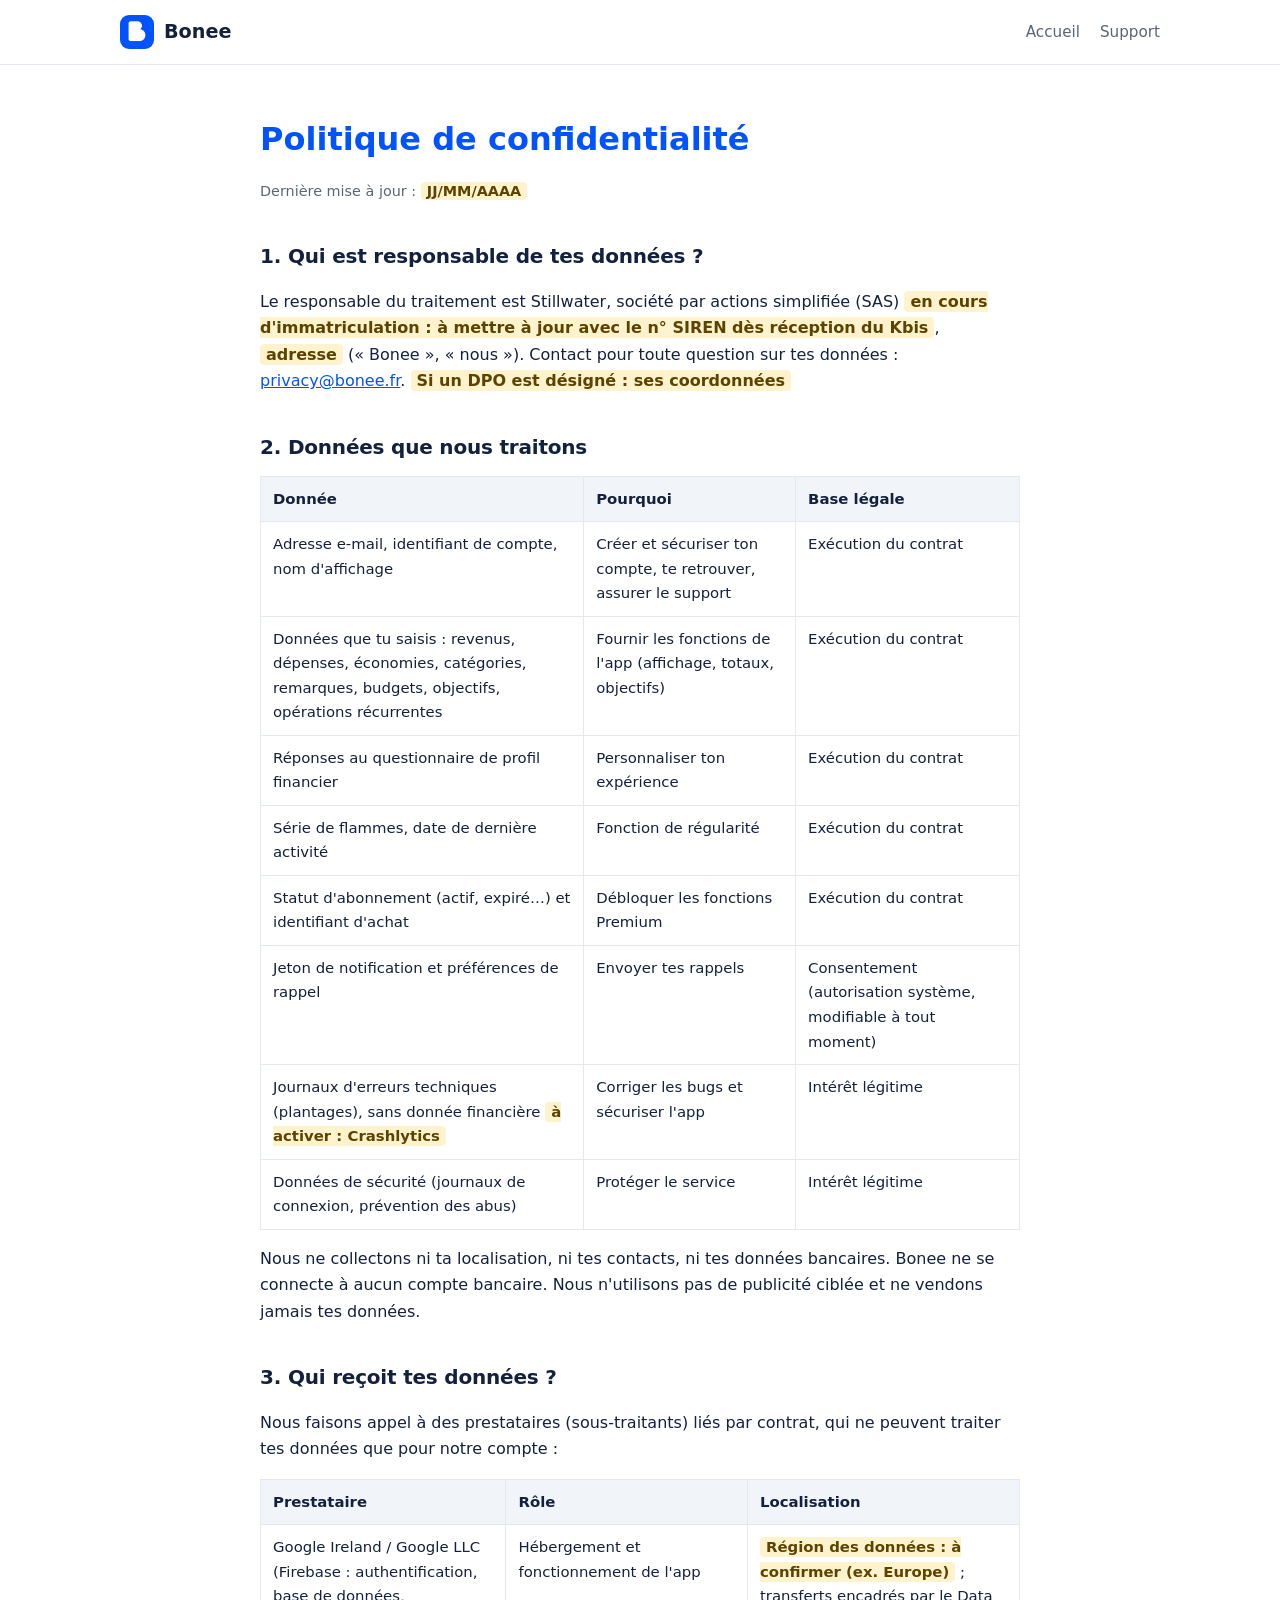
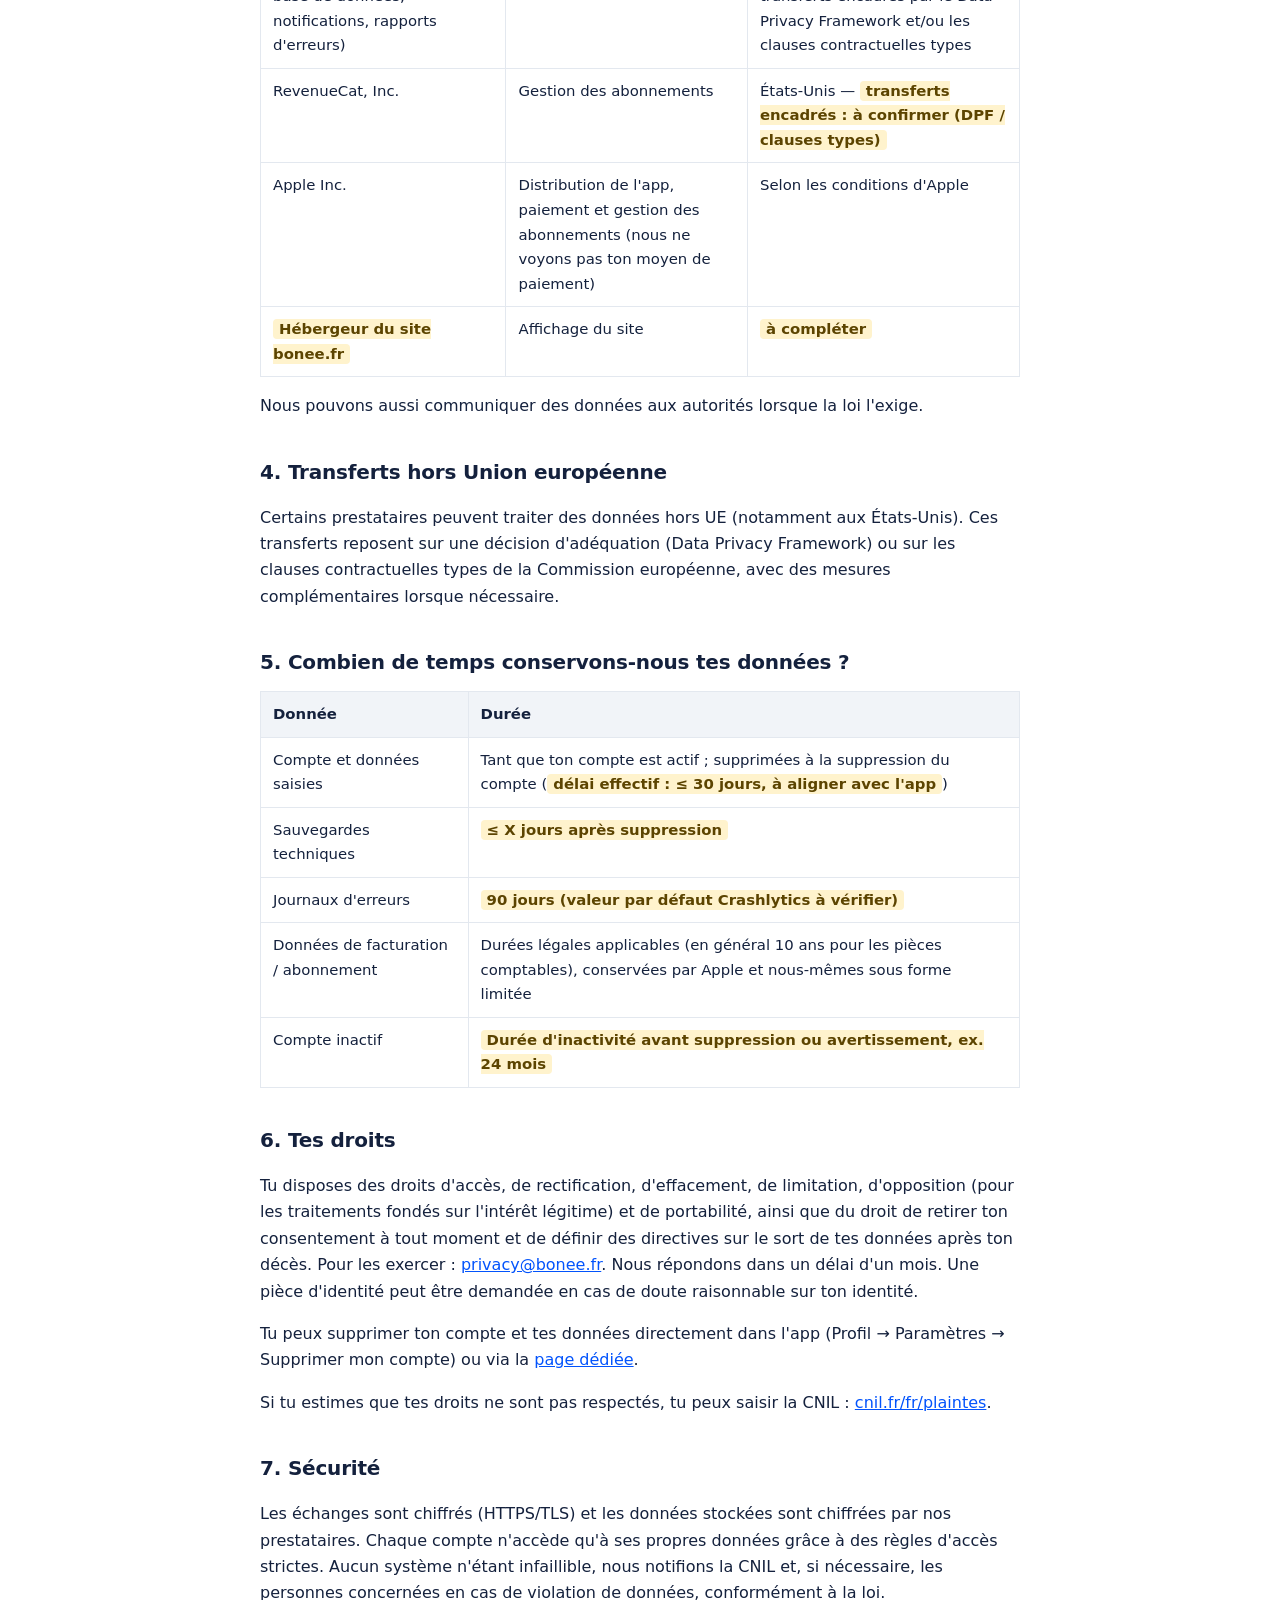
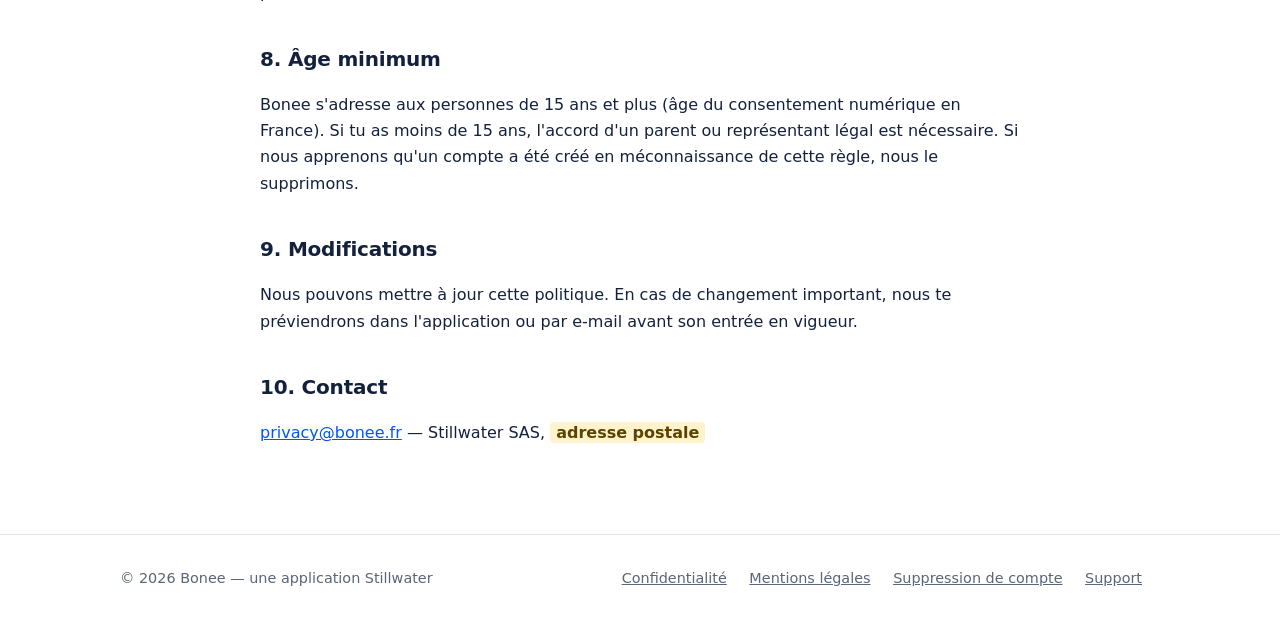
==== confidentialite.html @ 336cf124 "Site vitrine bonee.fr Pages : accueil, support, confidentialité, mentions légales, suppression de co" ====
<!DOCTYPE html>
<html lang="fr">
<head>
  <meta charset="UTF-8">
  <meta name="viewport" content="width=device-width, initial-scale=1">
  <title>Politique de confidentialité — Bonee</title>
  <meta name="description" content="Comment Bonee collecte, utilise et protège tes données personnelles, et comment exercer tes droits RGPD.">
  <link rel="icon" href="img/favicon.png" type="image/png">
  <link rel="apple-touch-icon" href="img/apple-touch-icon.png">
  <link rel="stylesheet" href="style.css">
</head>
<body>
  <header class="site">
    <div class="wrap">
      <a class="brand" href="./"><img src="img/logo.png" alt="" width="34" height="34">Bonee</a>
      <nav class="main" aria-label="Navigation principale"><a href="./">Accueil</a><a href="support.html">Support</a></nav>
    </div>
  </header>

  <main class="legal">
    <h1>Politique de confidentialité</h1>
    <p class="meta">Dernière mise à jour : <span class="todo">JJ/MM/AAAA</span></p>

    <h2>1. Qui est responsable de tes données ?</h2>
    <p>Le responsable du traitement est Stillwater, société par actions simplifiée (SAS) <span class="todo">en cours d'immatriculation : à mettre à jour avec le n° SIREN dès réception du Kbis</span>, <span class="todo">adresse</span> (« Bonee », « nous »). Contact pour toute question sur tes données : <a href="mailto:privacy@bonee.fr">privacy@bonee.fr</a>. <span class="todo">Si un DPO est désigné : ses coordonnées</span></p>

    <h2>2. Données que nous traitons</h2>
    <table>
      <tr><th>Donnée</th><th>Pourquoi</th><th>Base légale</th></tr>
      <tr><td>Adresse e-mail, identifiant de compte, nom d'affichage</td><td>Créer et sécuriser ton compte, te retrouver, assurer le support</td><td>Exécution du contrat</td></tr>
      <tr><td>Données que tu saisis : revenus, dépenses, économies, catégories, remarques, budgets, objectifs, opérations récurrentes</td><td>Fournir les fonctions de l'app (affichage, totaux, objectifs)</td><td>Exécution du contrat</td></tr>
      <tr><td>Réponses au questionnaire de profil financier</td><td>Personnaliser ton expérience</td><td>Exécution du contrat</td></tr>
      <tr><td>Série de flammes, date de dernière activité</td><td>Fonction de régularité</td><td>Exécution du contrat</td></tr>
      <tr><td>Statut d'abonnement (actif, expiré…) et identifiant d'achat</td><td>Débloquer les fonctions Premium</td><td>Exécution du contrat</td></tr>
      <tr><td>Jeton de notification et préférences de rappel</td><td>Envoyer tes rappels</td><td>Consentement (autorisation système, modifiable à tout moment)</td></tr>
      <tr><td>Journaux d'erreurs techniques (plantages), sans donnée financière <span class="todo">à activer : Crashlytics</span></td><td>Corriger les bugs et sécuriser l'app</td><td>Intérêt légitime</td></tr>
      <tr><td>Données de sécurité (journaux de connexion, prévention des abus)</td><td>Protéger le service</td><td>Intérêt légitime</td></tr>
    </table>
    <p>Nous ne collectons ni ta localisation, ni tes contacts, ni tes données bancaires. Bonee ne se connecte à aucun compte bancaire. Nous n'utilisons pas de publicité ciblée et ne vendons jamais tes données.</p>

    <h2>3. Qui reçoit tes données ?</h2>
    <p>Nous faisons appel à des prestataires (sous-traitants) liés par contrat, qui ne peuvent traiter tes données que pour notre compte :</p>
    <table>
      <tr><th>Prestataire</th><th>Rôle</th><th>Localisation</th></tr>
      <tr><td>Google Ireland / Google LLC (Firebase : authentification, base de données, notifications, rapports d'erreurs)</td><td>Hébergement et fonctionnement de l'app</td><td><span class="todo">Région des données : à confirmer (ex. Europe)</span> ; transferts encadrés par le Data Privacy Framework et/ou les clauses contractuelles types</td></tr>
      <tr><td>RevenueCat, Inc.</td><td>Gestion des abonnements</td><td>États-Unis — <span class="todo">transferts encadrés : à confirmer (DPF / clauses types)</span></td></tr>
      <tr><td>Apple Inc.</td><td>Distribution de l'app, paiement et gestion des abonnements (nous ne voyons pas ton moyen de paiement)</td><td>Selon les conditions d'Apple</td></tr>
      <tr><td><span class="todo">Hébergeur du site bonee.fr</span></td><td>Affichage du site</td><td><span class="todo">à compléter</span></td></tr>
    </table>
    <p>Nous pouvons aussi communiquer des données aux autorités lorsque la loi l'exige.</p>

    <h2>4. Transferts hors Union européenne</h2>
    <p>Certains prestataires peuvent traiter des données hors UE (notamment aux États-Unis). Ces transferts reposent sur une décision d'adéquation (Data Privacy Framework) ou sur les clauses contractuelles types de la Commission européenne, avec des mesures complémentaires lorsque nécessaire.</p>

    <h2>5. Combien de temps conservons-nous tes données ?</h2>
    <table>
      <tr><th>Donnée</th><th>Durée</th></tr>
      <tr><td>Compte et données saisies</td><td>Tant que ton compte est actif ; supprimées à la suppression du compte (<span class="todo">délai effectif : ≤ 30 jours, à aligner avec l'app</span>)</td></tr>
      <tr><td>Sauvegardes techniques</td><td><span class="todo">≤ X jours après suppression</span></td></tr>
      <tr><td>Journaux d'erreurs</td><td><span class="todo">90 jours (valeur par défaut Crashlytics à vérifier)</span></td></tr>
      <tr><td>Données de facturation / abonnement</td><td>Durées légales applicables (en général 10 ans pour les pièces comptables), conservées par Apple et nous-mêmes sous forme limitée</td></tr>
      <tr><td>Compte inactif</td><td><span class="todo">Durée d'inactivité avant suppression ou avertissement, ex. 24 mois</span></td></tr>
    </table>

    <h2>6. Tes droits</h2>
    <p>Tu disposes des droits d'accès, de rectification, d'effacement, de limitation, d'opposition (pour les traitements fondés sur l'intérêt légitime) et de portabilité, ainsi que du droit de retirer ton consentement à tout moment et de définir des directives sur le sort de tes données après ton décès. Pour les exercer : <a href="mailto:privacy@bonee.fr">privacy@bonee.fr</a>. Nous répondons dans un délai d'un mois. Une pièce d'identité peut être demandée en cas de doute raisonnable sur ton identité.</p>
    <p>Tu peux supprimer ton compte et tes données directement dans l'app (Profil → Paramètres → Supprimer mon compte) ou via la <a href="delete-account.html">page dédiée</a>.</p>
    <p>Si tu estimes que tes droits ne sont pas respectés, tu peux saisir la CNIL : <a href="https://www.cnil.fr/fr/plaintes">cnil.fr/fr/plaintes</a>.</p>

    <h2>7. Sécurité</h2>
    <p>Les échanges sont chiffrés (HTTPS/TLS) et les données stockées sont chiffrées par nos prestataires. Chaque compte n'accède qu'à ses propres données grâce à des règles d'accès strictes. Aucun système n'étant infaillible, nous notifions la CNIL et, si nécessaire, les personnes concernées en cas de violation de données, conformément à la loi.</p>

    <h2>8. Âge minimum</h2>
    <p>Bonee s'adresse aux personnes de 15 ans et plus (âge du consentement numérique en France). Si tu as moins de 15 ans, l'accord d'un parent ou représentant légal est nécessaire. Si nous apprenons qu'un compte a été créé en méconnaissance de cette règle, nous le supprimons.</p>

    <h2>9. Modifications</h2>
    <p>Nous pouvons mettre à jour cette politique. En cas de changement important, nous te préviendrons dans l'application ou par e-mail avant son entrée en vigueur.</p>

    <h2>10. Contact</h2>
    <p><a href="mailto:privacy@bonee.fr">privacy@bonee.fr</a> — Stillwater SAS, <span class="todo">adresse postale</span></p>
  </main>

  <footer class="site">
    <div class="wrap">
      <div>© <span id="y">2026</span> Bonee — une application Stillwater</div>
      <div>
        <a href="confidentialite.html">Confidentialité</a>
        <a href="mentions-legales.html">Mentions légales</a>
        <a href="delete-account.html">Suppression de compte</a>
        <a href="support.html">Support</a>
      </div>
    </div>
  </footer>
  <script>document.getElementById('y').textContent = new Date().getFullYear();</script>
</body>
</html>
---- style.css ----
:root {
  --blue: #0253fc;
  --blue-dark: #013bb5;
  --cyan: #00c6ff;
  --violet: #8c52ff;
  --yellow: #ffbc59;
  --bg: #ffffff;
  --bg-soft: #f1f4f8;
  --text: #14213d;
  --muted: #5a6577;
  --border: #e3e8ef;
  --radius: 20px;
}
@media (prefers-color-scheme: dark) {
  :root {
    --bg: #0c1220;
    --bg-soft: #131b2e;
    --text: #eef2fa;
    --muted: #9aa7bd;
    --border: #243049;
  }
}
* { box-sizing: border-box; }
html { scroll-behavior: smooth; }
body {
  margin: 0;
  font-family: ui-rounded, "SF Pro Rounded", system-ui, -apple-system, "Segoe UI", Roboto, sans-serif;
  background: var(--bg);
  color: var(--text);
  line-height: 1.65;
  -webkit-font-smoothing: antialiased;
}
a { color: var(--blue); }
@media (prefers-color-scheme: dark) { a { color: #6f9bff; } }
img { max-width: 100%; height: auto; }
.wrap { max-width: 1080px; margin: 0 auto; padding: 0 20px; }
.skip { position: absolute; left: -999px; }
.skip:focus { left: 12px; top: 12px; background: var(--bg); padding: 8px 12px; z-index: 10; }

/* Header */
header.site {
  position: sticky; top: 0; z-index: 5;
  background: color-mix(in srgb, var(--bg) 88%, transparent);
  backdrop-filter: blur(10px);
  border-bottom: 1px solid var(--border);
}
header.site .wrap { display: flex; align-items: center; justify-content: space-between; height: 64px; }
.brand { display: flex; align-items: center; gap: 10px; font-weight: 700; font-size: 1.2rem; color: var(--text); text-decoration: none; }
.brand img { width: 34px; height: 34px; border-radius: 9px; }
nav.main a { color: var(--muted); text-decoration: none; margin-left: 20px; font-size: .95rem; }
nav.main a:hover { color: var(--blue); }
@media (max-width: 640px) { nav.main a.hide-sm { display: none; } }

/* Hero */
.hero { padding: 64px 0 40px; background: linear-gradient(180deg, color-mix(in srgb, var(--blue) 9%, var(--bg)), var(--bg)); }
.hero .wrap { display: grid; grid-template-columns: 1.1fr .9fr; gap: 40px; align-items: center; }
.hero h1 { font-size: clamp(2rem, 5vw, 3.2rem); line-height: 1.1; margin: 0 0 16px; letter-spacing: -.02em; }
.hero h1 span { color: var(--blue); }
@media (prefers-color-scheme: dark) { .hero h1 span { color: #6f9bff; } }
.hero p.lead { font-size: 1.15rem; color: var(--muted); margin: 0 0 28px; max-width: 34em; }
.hero .shot { border-radius: 28px; box-shadow: 0 24px 60px rgba(2, 83, 252, .28); width: 100%; max-width: 440px; justify-self: center; }
@media (max-width: 820px) { .hero .wrap { grid-template-columns: 1fr; } .hero { padding-top: 40px; } }

.btn {
  display: inline-flex; align-items: center; gap: 8px;
  background: var(--blue); color: #fff; text-decoration: none;
  padding: 14px 26px; border-radius: 999px; font-weight: 600;
  box-shadow: 0 8px 20px rgba(2, 83, 252, .3);
  transition: transform .15s ease, background .15s ease;
}
.btn:hover { background: var(--blue-dark); transform: translateY(-1px); }
.btn.ghost { background: transparent; color: var(--blue); box-shadow: inset 0 0 0 2px var(--blue); }
.note { font-size: .85rem; color: var(--muted); margin-top: 14px; }

/* Sections */
section { padding: 56px 0; }
section.soft { background: var(--bg-soft); }
h2 { font-size: clamp(1.5rem, 3.5vw, 2.1rem); margin: 0 0 10px; letter-spacing: -.01em; }
.sub { color: var(--muted); margin: 0 0 32px; max-width: 40em; }
.grid { display: grid; grid-template-columns: repeat(auto-fit, minmax(240px, 1fr)); gap: 18px; }
.card { background: var(--bg); border: 1px solid var(--border); border-radius: var(--radius); padding: 24px; }
section.soft .card { background: var(--bg); }
.card .ico { width: 44px; height: 44px; border-radius: 50%; display: grid; place-items: center; font-size: 1.3rem; margin-bottom: 14px; }
.ico.y { background: color-mix(in srgb, var(--yellow) 30%, transparent); }
.ico.v { background: color-mix(in srgb, var(--violet) 22%, transparent); }
.ico.c { background: color-mix(in srgb, var(--cyan) 25%, transparent); }
.card h3 { margin: 0 0 6px; font-size: 1.1rem; }
.card p { margin: 0; color: var(--muted); font-size: .97rem; }

.trust { display: grid; grid-template-columns: repeat(auto-fit, minmax(220px, 1fr)); gap: 18px; }
.trust div { padding: 4px 0 4px 16px; border-left: 4px solid var(--blue); }
.trust strong { display: block; }
.trust span { color: var(--muted); font-size: .95rem; }

/* FAQ */
details { border-bottom: 1px solid var(--border); padding: 14px 0; }
summary { cursor: pointer; font-weight: 600; }
details p { color: var(--muted); margin: 10px 0 0; }

/* Legal pages */
main.legal { max-width: 800px; margin: 0 auto; padding: 48px 20px 72px; }
main.legal h1 { font-size: 2rem; margin: 0 0 6px; color: var(--blue); }
@media (prefers-color-scheme: dark) { main.legal h1 { color: #6f9bff; } }
main.legal h2 { font-size: 1.25rem; margin: 36px 0 8px; }
main.legal .meta { color: var(--muted); font-size: .9rem; margin-bottom: 28px; }
main.legal table { width: 100%; border-collapse: collapse; font-size: .93rem; margin: 12px 0; }
main.legal th, main.legal td { text-align: left; padding: 10px 12px; border: 1px solid var(--border); vertical-align: top; }
main.legal th { background: var(--bg-soft); }
.todo { background: #fff3cd; color: #5c4400; padding: 1px 6px; border-radius: 4px; font-weight: 600; }

footer.site { border-top: 1px solid var(--border); padding: 32px 0; color: var(--muted); font-size: .9rem; }
footer.site .wrap { display: flex; flex-wrap: wrap; gap: 12px 28px; justify-content: space-between; }
footer.site a { color: var(--muted); margin-right: 18px; }
footer.site a:hover { color: var(--blue); }
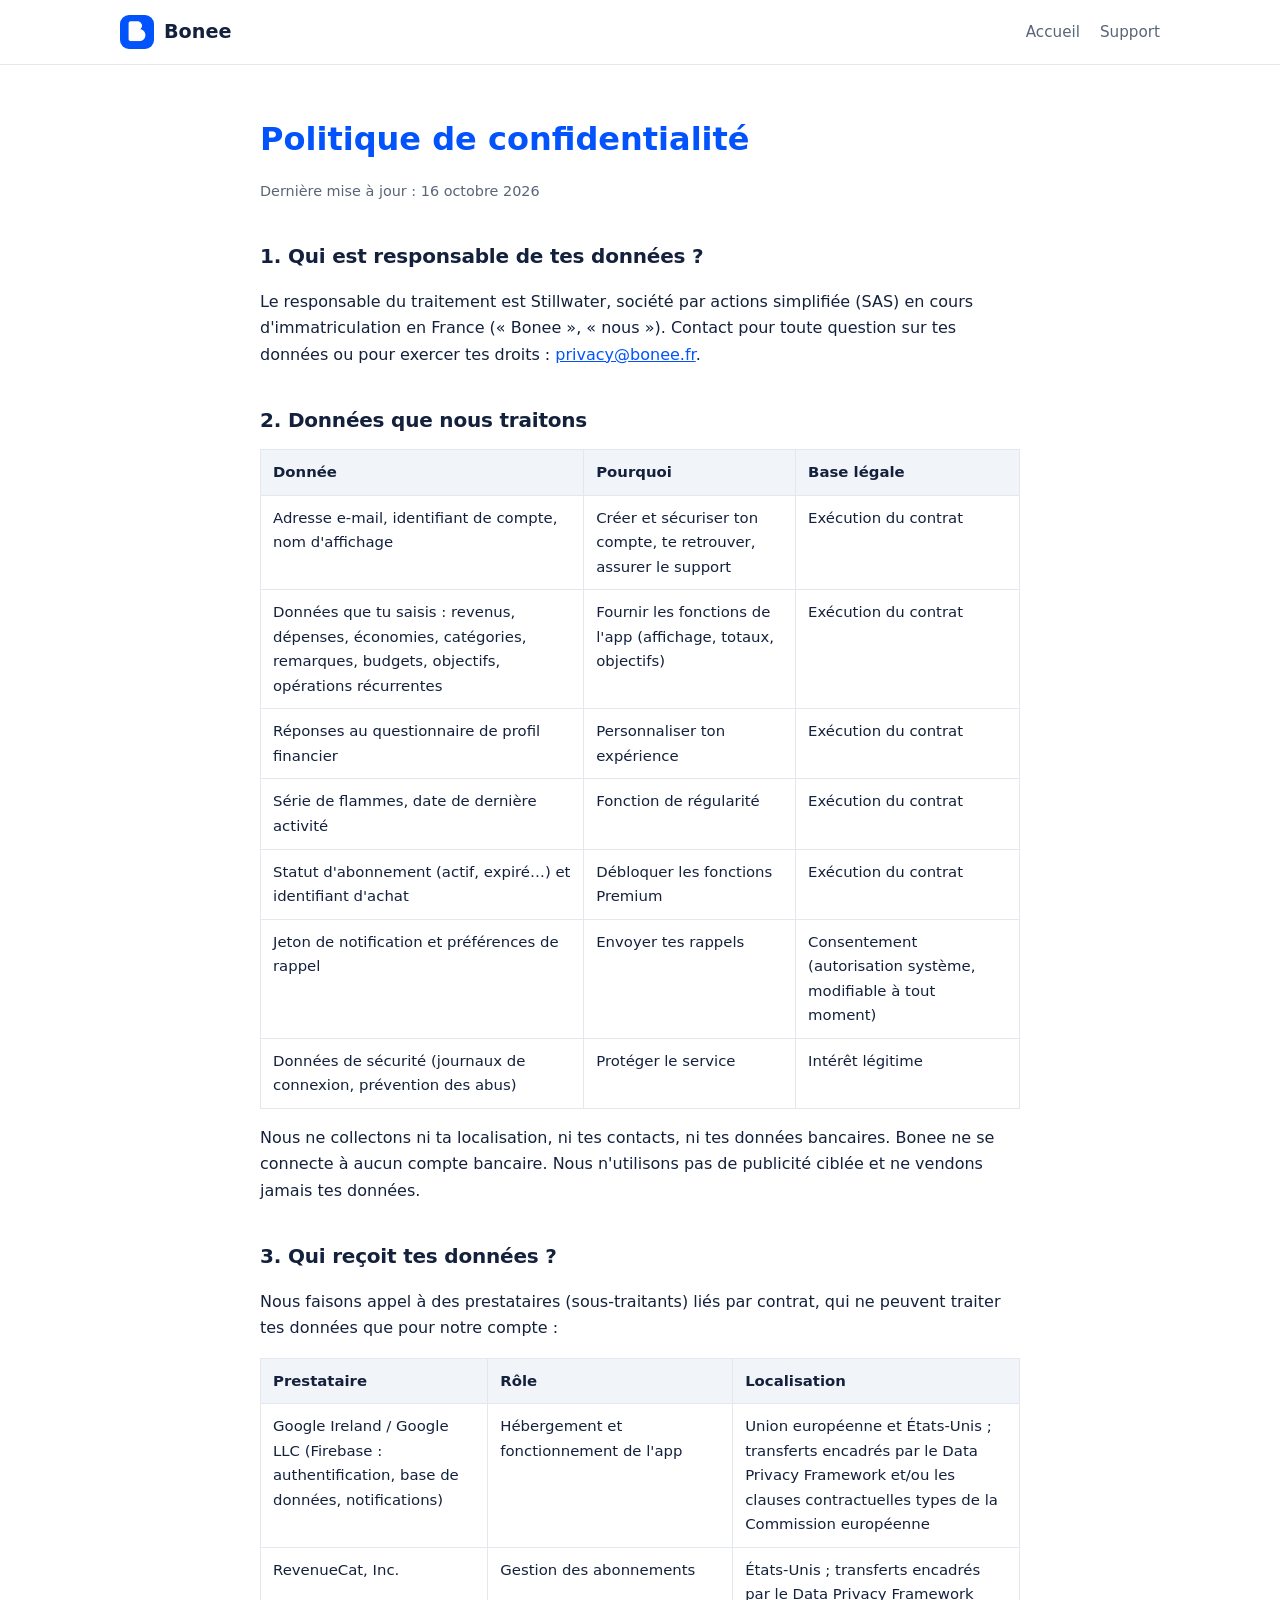
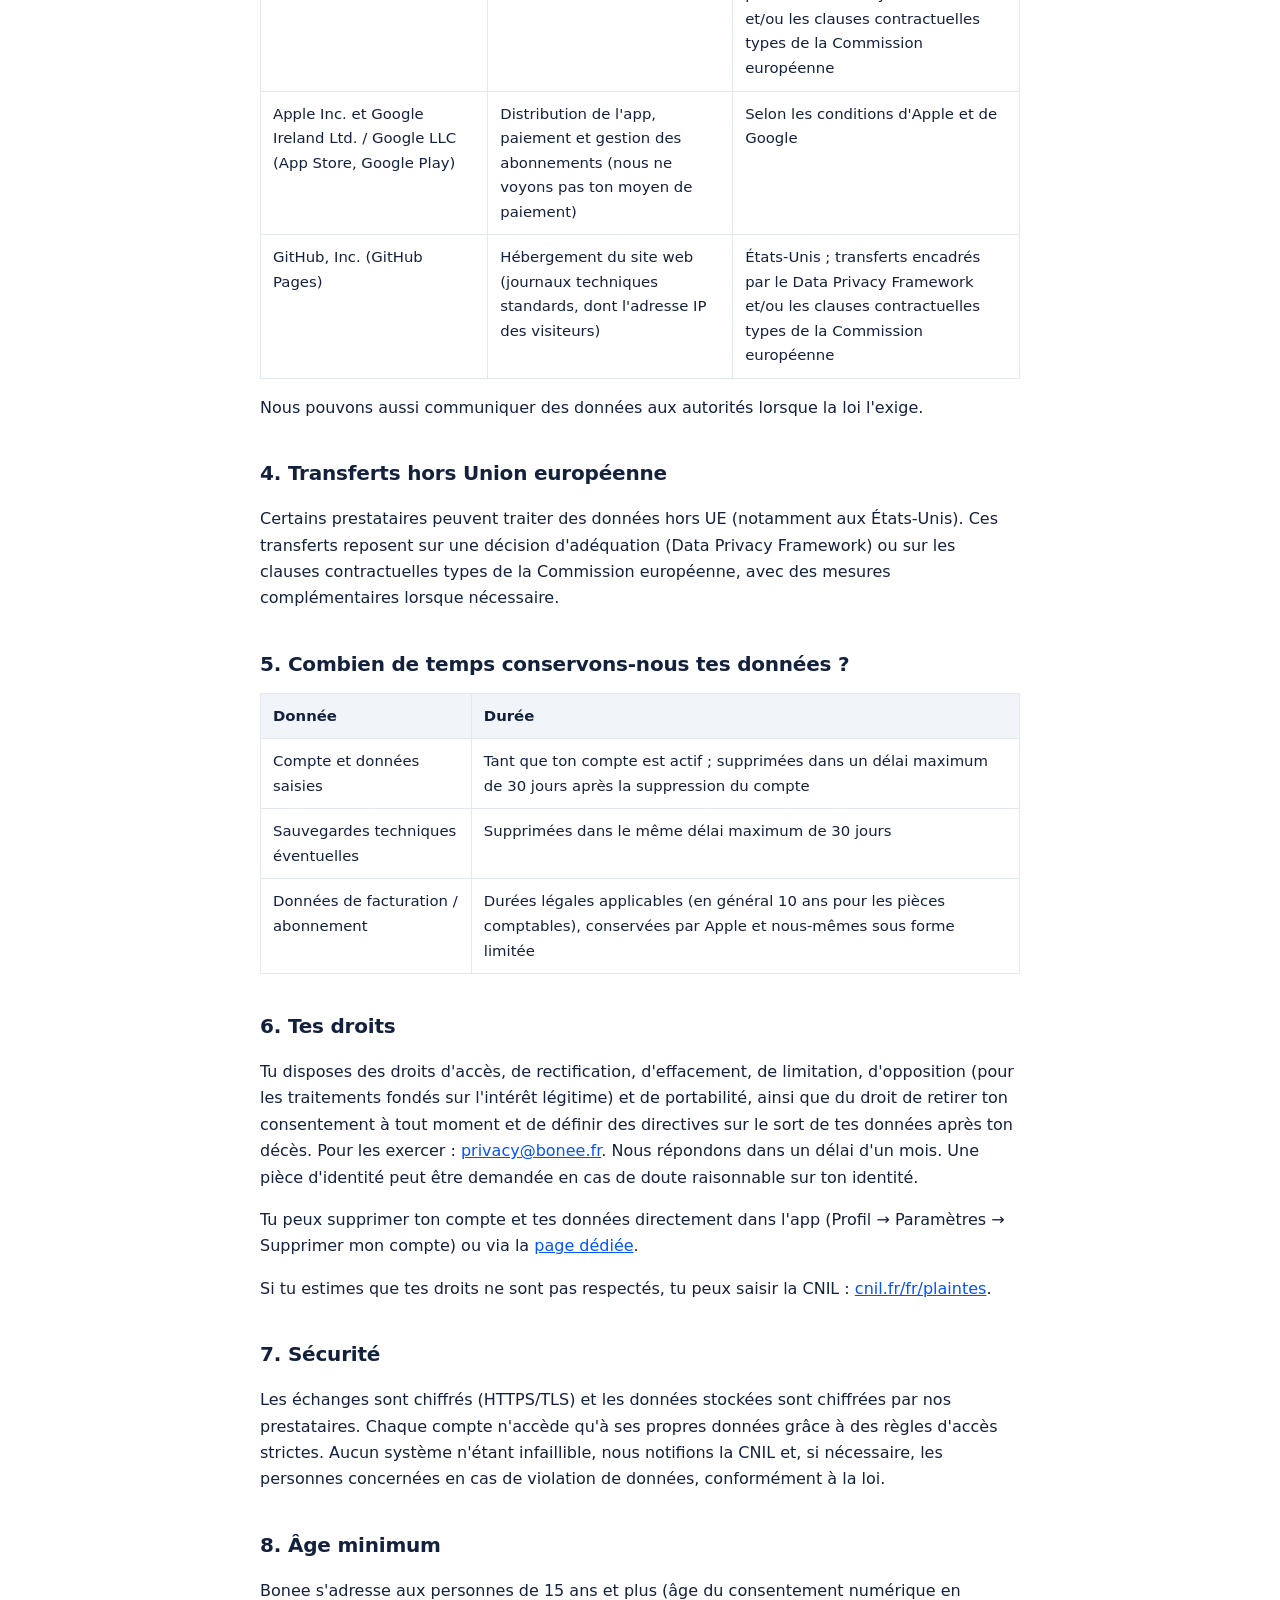
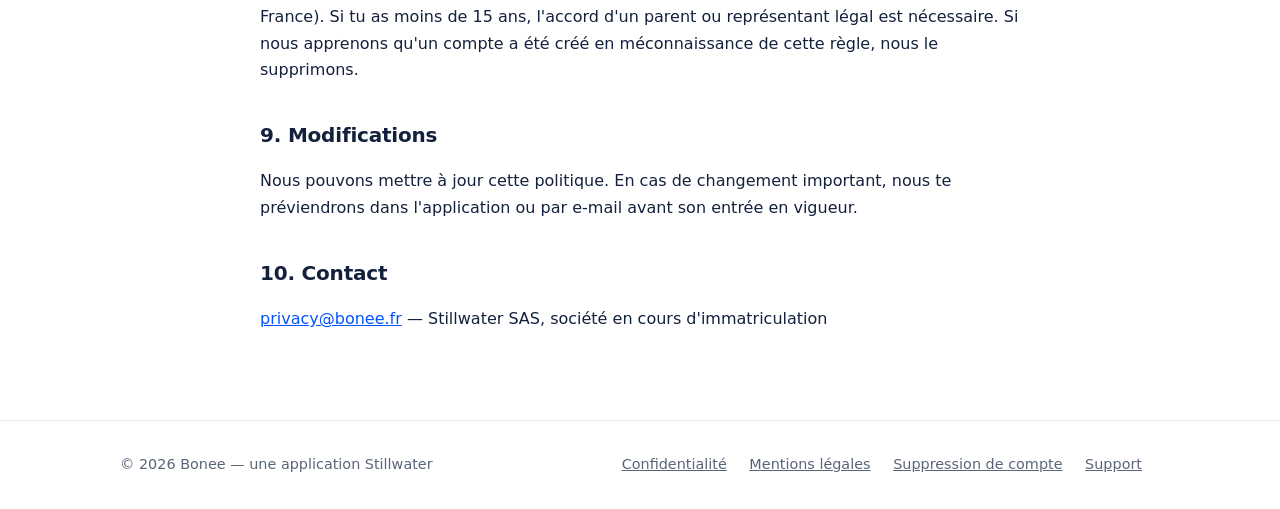
==== commit ac767693: "Politique de confidentialité et mentions légales publiables Suppression des champs à compléter : dat" ====
--- a/confidentialite.html
+++ b/confidentialite.html
@@ -19,10 +19,10 @@
 
   <main class="legal">
     <h1>Politique de confidentialité</h1>
-    <p class="meta">Dernière mise à jour : <span class="todo">JJ/MM/AAAA</span></p>
+    <p class="meta">Dernière mise à jour : 16 octobre 2026</p>
 
     <h2>1. Qui est responsable de tes données ?</h2>
-    <p>Le responsable du traitement est Stillwater, société par actions simplifiée (SAS) <span class="todo">en cours d'immatriculation : à mettre à jour avec le n° SIREN dès réception du Kbis</span>, <span class="todo">adresse</span> (« Bonee », « nous »). Contact pour toute question sur tes données : <a href="mailto:privacy@bonee.fr">privacy@bonee.fr</a>. <span class="todo">Si un DPO est désigné : ses coordonnées</span></p>
+    <p>Le responsable du traitement est Stillwater, société par actions simplifiée (SAS) en cours d'immatriculation en France (« Bonee », « nous »). Contact pour toute question sur tes données ou pour exercer tes droits : <a href="mailto:privacy@bonee.fr">privacy@bonee.fr</a>.</p>
 
     <h2>2. Données que nous traitons</h2>
     <table>
@@ -33,7 +33,6 @@
       <tr><td>Série de flammes, date de dernière activité</td><td>Fonction de régularité</td><td>Exécution du contrat</td></tr>
       <tr><td>Statut d'abonnement (actif, expiré…) et identifiant d'achat</td><td>Débloquer les fonctions Premium</td><td>Exécution du contrat</td></tr>
       <tr><td>Jeton de notification et préférences de rappel</td><td>Envoyer tes rappels</td><td>Consentement (autorisation système, modifiable à tout moment)</td></tr>
-      <tr><td>Journaux d'erreurs techniques (plantages), sans donnée financière <span class="todo">à activer : Crashlytics</span></td><td>Corriger les bugs et sécuriser l'app</td><td>Intérêt légitime</td></tr>
       <tr><td>Données de sécurité (journaux de connexion, prévention des abus)</td><td>Protéger le service</td><td>Intérêt légitime</td></tr>
     </table>
     <p>Nous ne collectons ni ta localisation, ni tes contacts, ni tes données bancaires. Bonee ne se connecte à aucun compte bancaire. Nous n'utilisons pas de publicité ciblée et ne vendons jamais tes données.</p>
@@ -42,10 +41,10 @@
     <p>Nous faisons appel à des prestataires (sous-traitants) liés par contrat, qui ne peuvent traiter tes données que pour notre compte :</p>
     <table>
       <tr><th>Prestataire</th><th>Rôle</th><th>Localisation</th></tr>
-      <tr><td>Google Ireland / Google LLC (Firebase : authentification, base de données, notifications, rapports d'erreurs)</td><td>Hébergement et fonctionnement de l'app</td><td><span class="todo">Région des données : à confirmer (ex. Europe)</span> ; transferts encadrés par le Data Privacy Framework et/ou les clauses contractuelles types</td></tr>
-      <tr><td>RevenueCat, Inc.</td><td>Gestion des abonnements</td><td>États-Unis — <span class="todo">transferts encadrés : à confirmer (DPF / clauses types)</span></td></tr>
-      <tr><td>Apple Inc.</td><td>Distribution de l'app, paiement et gestion des abonnements (nous ne voyons pas ton moyen de paiement)</td><td>Selon les conditions d'Apple</td></tr>
-      <tr><td><span class="todo">Hébergeur du site bonee.fr</span></td><td>Affichage du site</td><td><span class="todo">à compléter</span></td></tr>
+      <tr><td>Google Ireland / Google LLC (Firebase : authentification, base de données, notifications)</td><td>Hébergement et fonctionnement de l'app</td><td>Union européenne et États-Unis ; transferts encadrés par le Data Privacy Framework et/ou les clauses contractuelles types de la Commission européenne</td></tr>
+      <tr><td>RevenueCat, Inc.</td><td>Gestion des abonnements</td><td>États-Unis ; transferts encadrés par le Data Privacy Framework et/ou les clauses contractuelles types de la Commission européenne</td></tr>
+      <tr><td>Apple Inc. et Google Ireland Ltd. / Google LLC (App Store, Google Play)</td><td>Distribution de l'app, paiement et gestion des abonnements (nous ne voyons pas ton moyen de paiement)</td><td>Selon les conditions d'Apple et de Google</td></tr>
+      <tr><td>GitHub, Inc. (GitHub Pages)</td><td>Hébergement du site web (journaux techniques standards, dont l'adresse IP des visiteurs)</td><td>États-Unis ; transferts encadrés par le Data Privacy Framework et/ou les clauses contractuelles types de la Commission européenne</td></tr>
     </table>
     <p>Nous pouvons aussi communiquer des données aux autorités lorsque la loi l'exige.</p>
 
@@ -55,11 +54,9 @@
     <h2>5. Combien de temps conservons-nous tes données ?</h2>
     <table>
       <tr><th>Donnée</th><th>Durée</th></tr>
-      <tr><td>Compte et données saisies</td><td>Tant que ton compte est actif ; supprimées à la suppression du compte (<span class="todo">délai effectif : ≤ 30 jours, à aligner avec l'app</span>)</td></tr>
-      <tr><td>Sauvegardes techniques</td><td><span class="todo">≤ X jours après suppression</span></td></tr>
-      <tr><td>Journaux d'erreurs</td><td><span class="todo">90 jours (valeur par défaut Crashlytics à vérifier)</span></td></tr>
+      <tr><td>Compte et données saisies</td><td>Tant que ton compte est actif ; supprimées dans un délai maximum de 30 jours après la suppression du compte</td></tr>
+      <tr><td>Sauvegardes techniques éventuelles</td><td>Supprimées dans le même délai maximum de 30 jours</td></tr>
       <tr><td>Données de facturation / abonnement</td><td>Durées légales applicables (en général 10 ans pour les pièces comptables), conservées par Apple et nous-mêmes sous forme limitée</td></tr>
-      <tr><td>Compte inactif</td><td><span class="todo">Durée d'inactivité avant suppression ou avertissement, ex. 24 mois</span></td></tr>
     </table>
 
     <h2>6. Tes droits</h2>
@@ -77,7 +74,7 @@
     <p>Nous pouvons mettre à jour cette politique. En cas de changement important, nous te préviendrons dans l'application ou par e-mail avant son entrée en vigueur.</p>
 
     <h2>10. Contact</h2>
-    <p><a href="mailto:privacy@bonee.fr">privacy@bonee.fr</a> — Stillwater SAS, <span class="todo">adresse postale</span></p>
+    <p><a href="mailto:privacy@bonee.fr">privacy@bonee.fr</a> — Stillwater SAS, société en cours d'immatriculation</p>
   </main>
 
   <footer class="site">
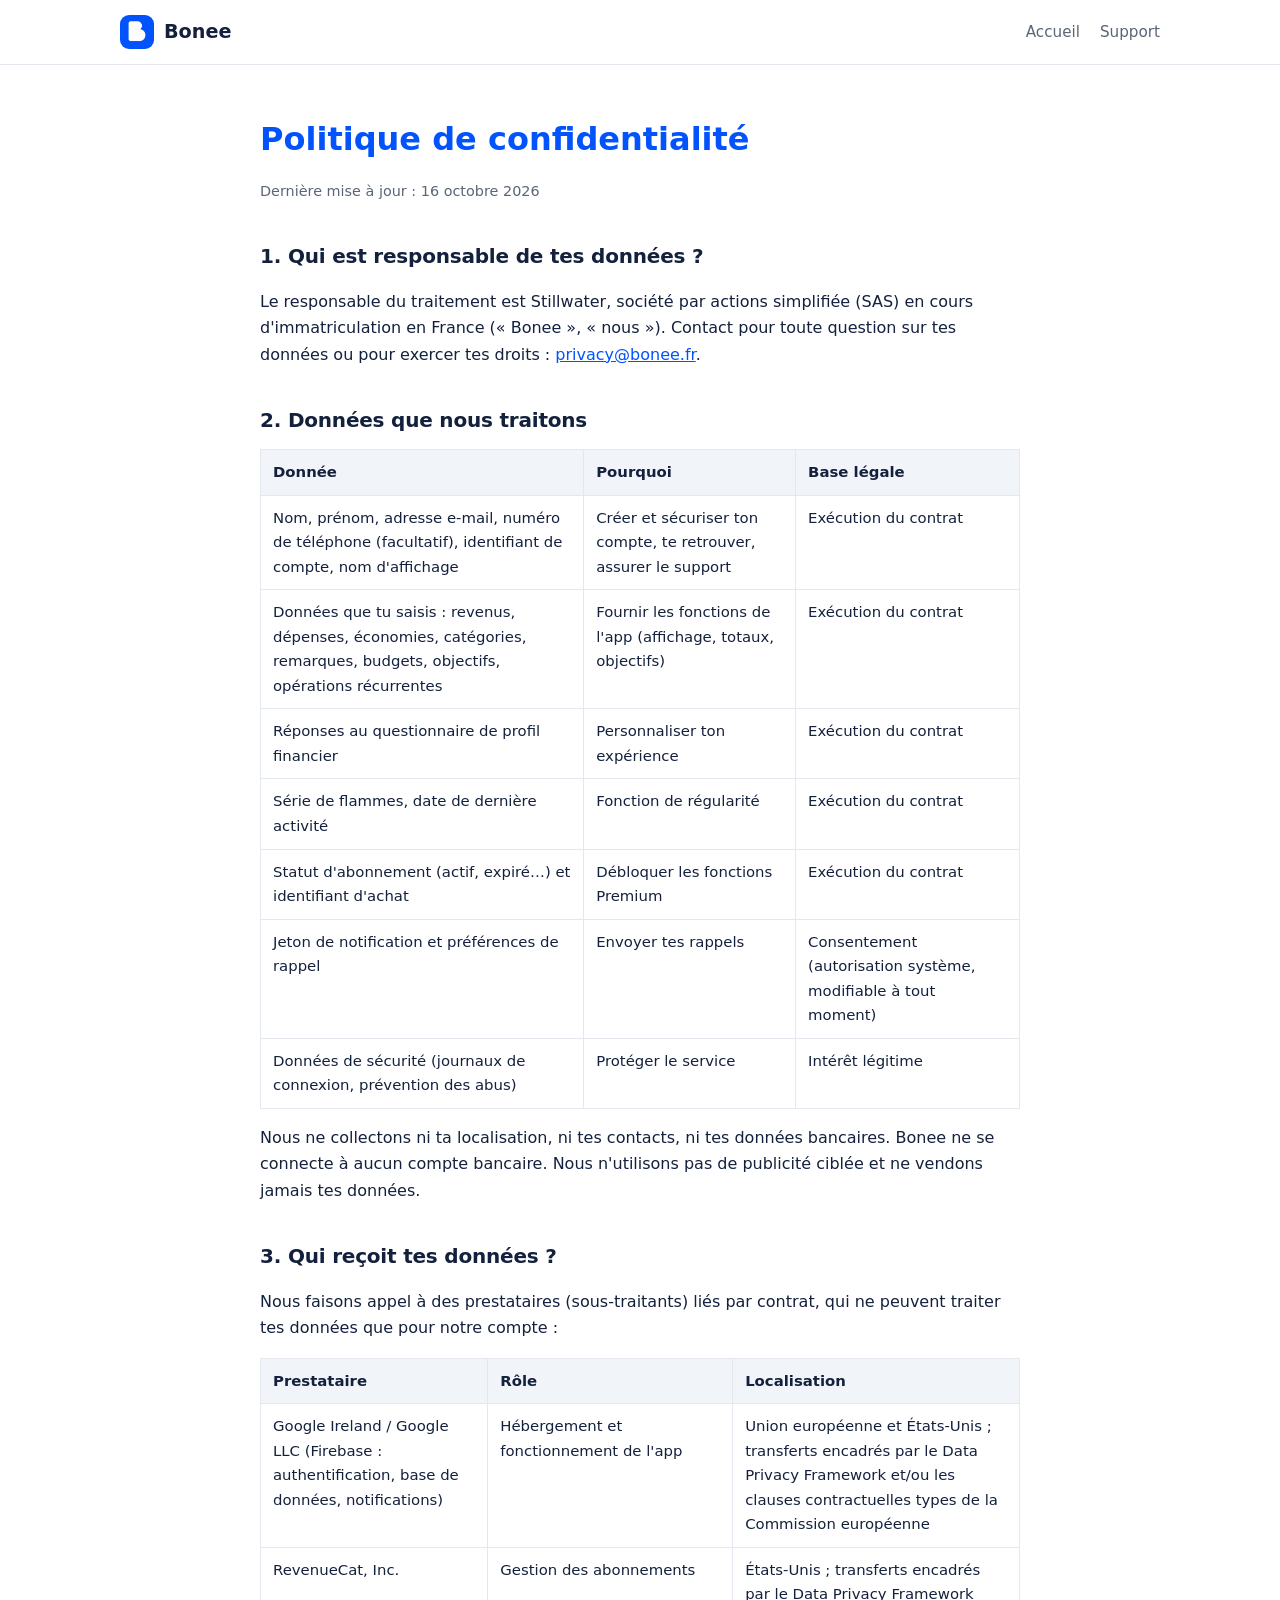
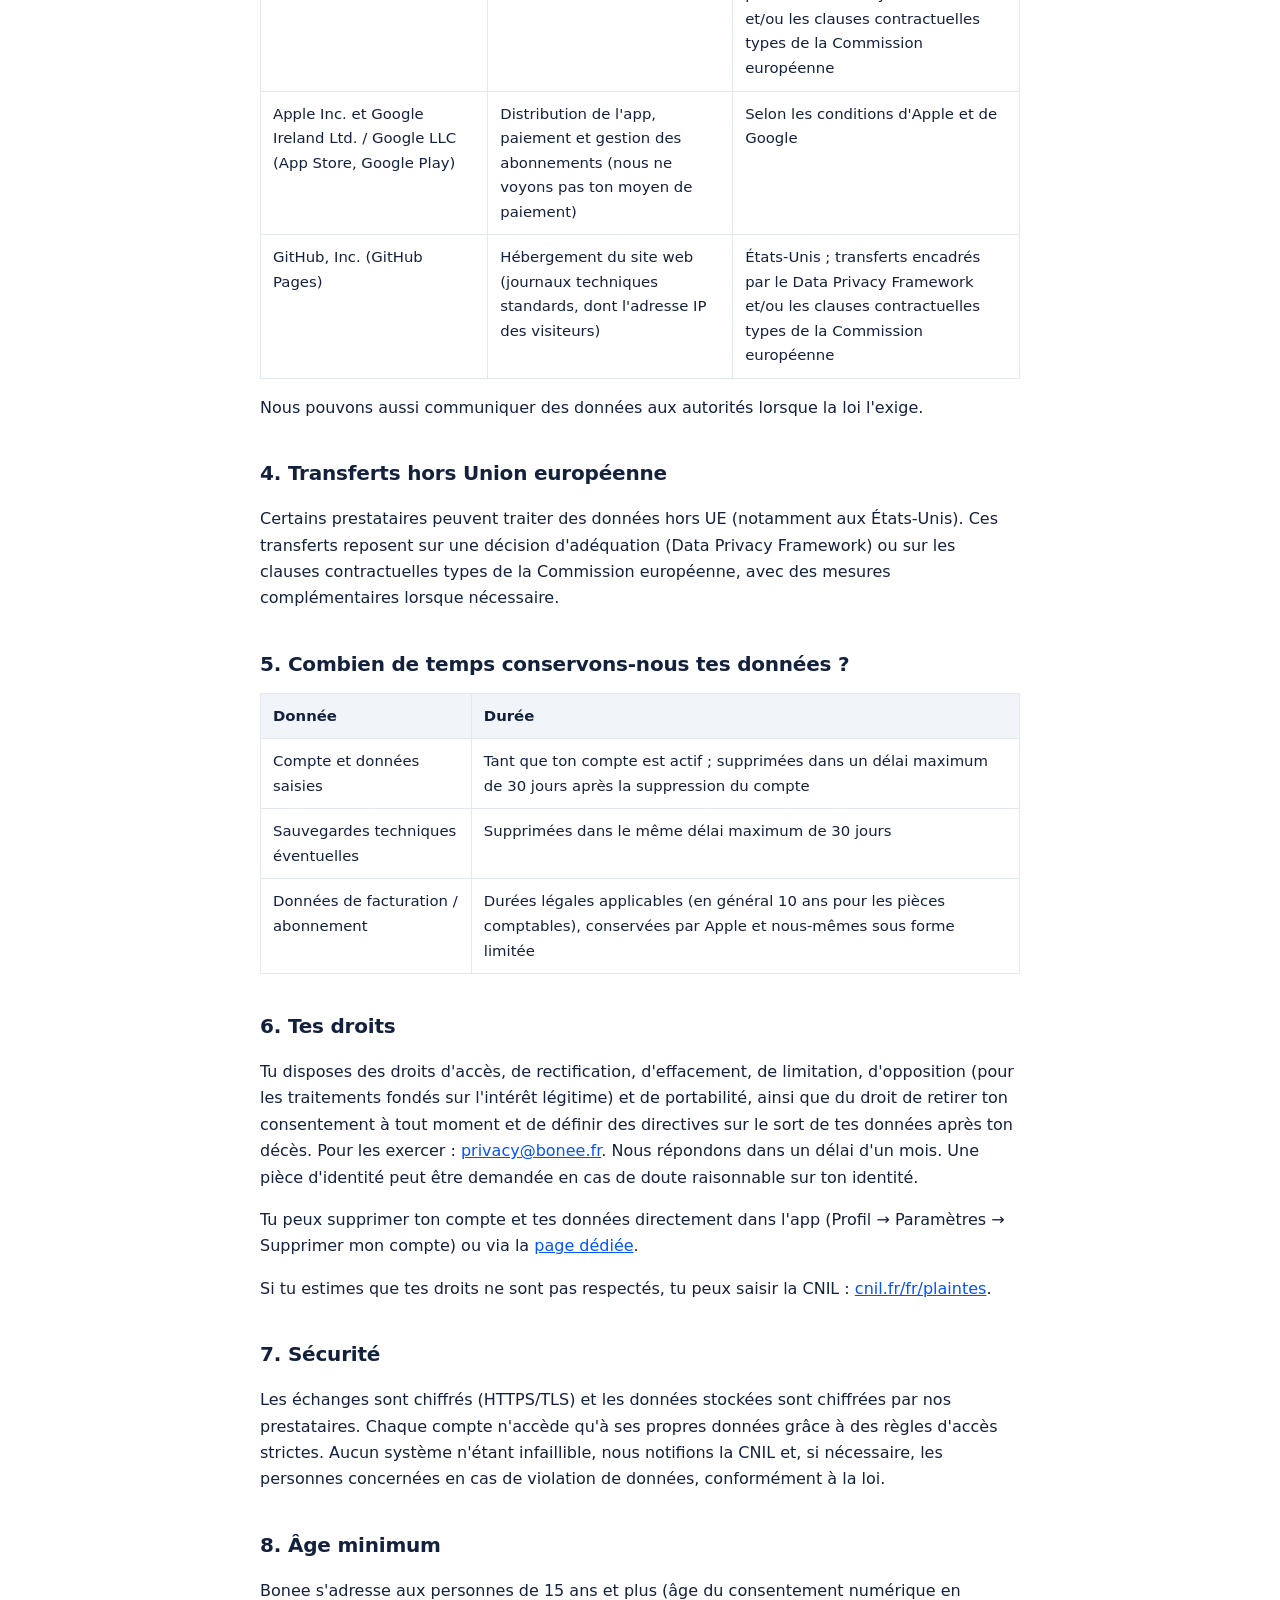
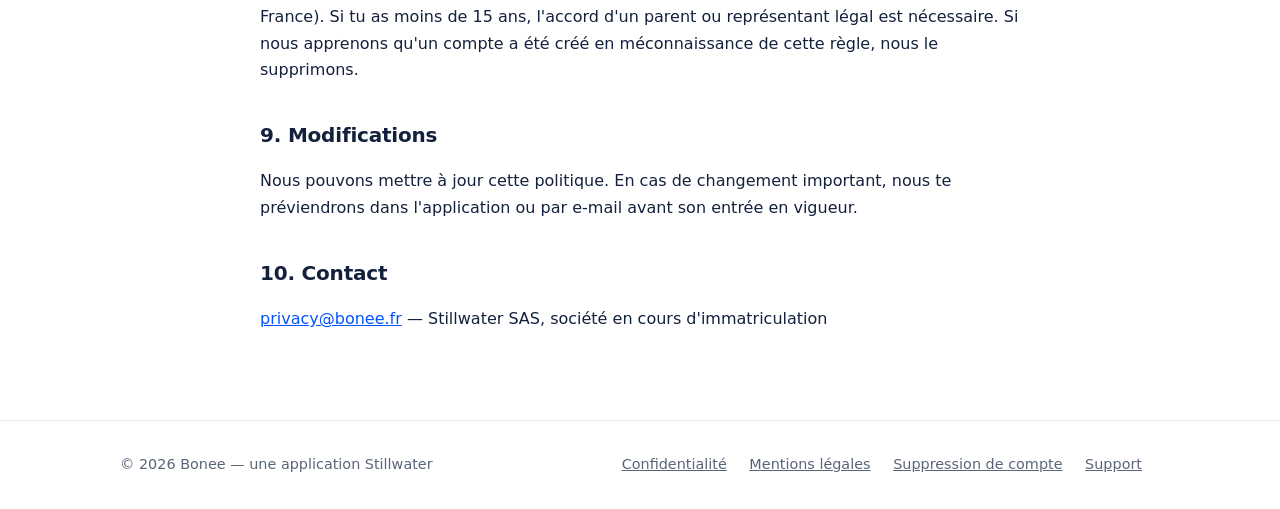
==== commit ff75b709: "Politique de confidentialité : données saisies à l'inscription Ajout du nom, du prénom et du numéro " ====
--- a/confidentialite.html
+++ b/confidentialite.html
@@ -27,7 +27,7 @@
     <h2>2. Données que nous traitons</h2>
     <table>
       <tr><th>Donnée</th><th>Pourquoi</th><th>Base légale</th></tr>
-      <tr><td>Adresse e-mail, identifiant de compte, nom d'affichage</td><td>Créer et sécuriser ton compte, te retrouver, assurer le support</td><td>Exécution du contrat</td></tr>
+      <tr><td>Nom, prénom, adresse e-mail, numéro de téléphone (facultatif), identifiant de compte, nom d'affichage</td><td>Créer et sécuriser ton compte, te retrouver, assurer le support</td><td>Exécution du contrat</td></tr>
       <tr><td>Données que tu saisis : revenus, dépenses, économies, catégories, remarques, budgets, objectifs, opérations récurrentes</td><td>Fournir les fonctions de l'app (affichage, totaux, objectifs)</td><td>Exécution du contrat</td></tr>
       <tr><td>Réponses au questionnaire de profil financier</td><td>Personnaliser ton expérience</td><td>Exécution du contrat</td></tr>
       <tr><td>Série de flammes, date de dernière activité</td><td>Fonction de régularité</td><td>Exécution du contrat</td></tr>
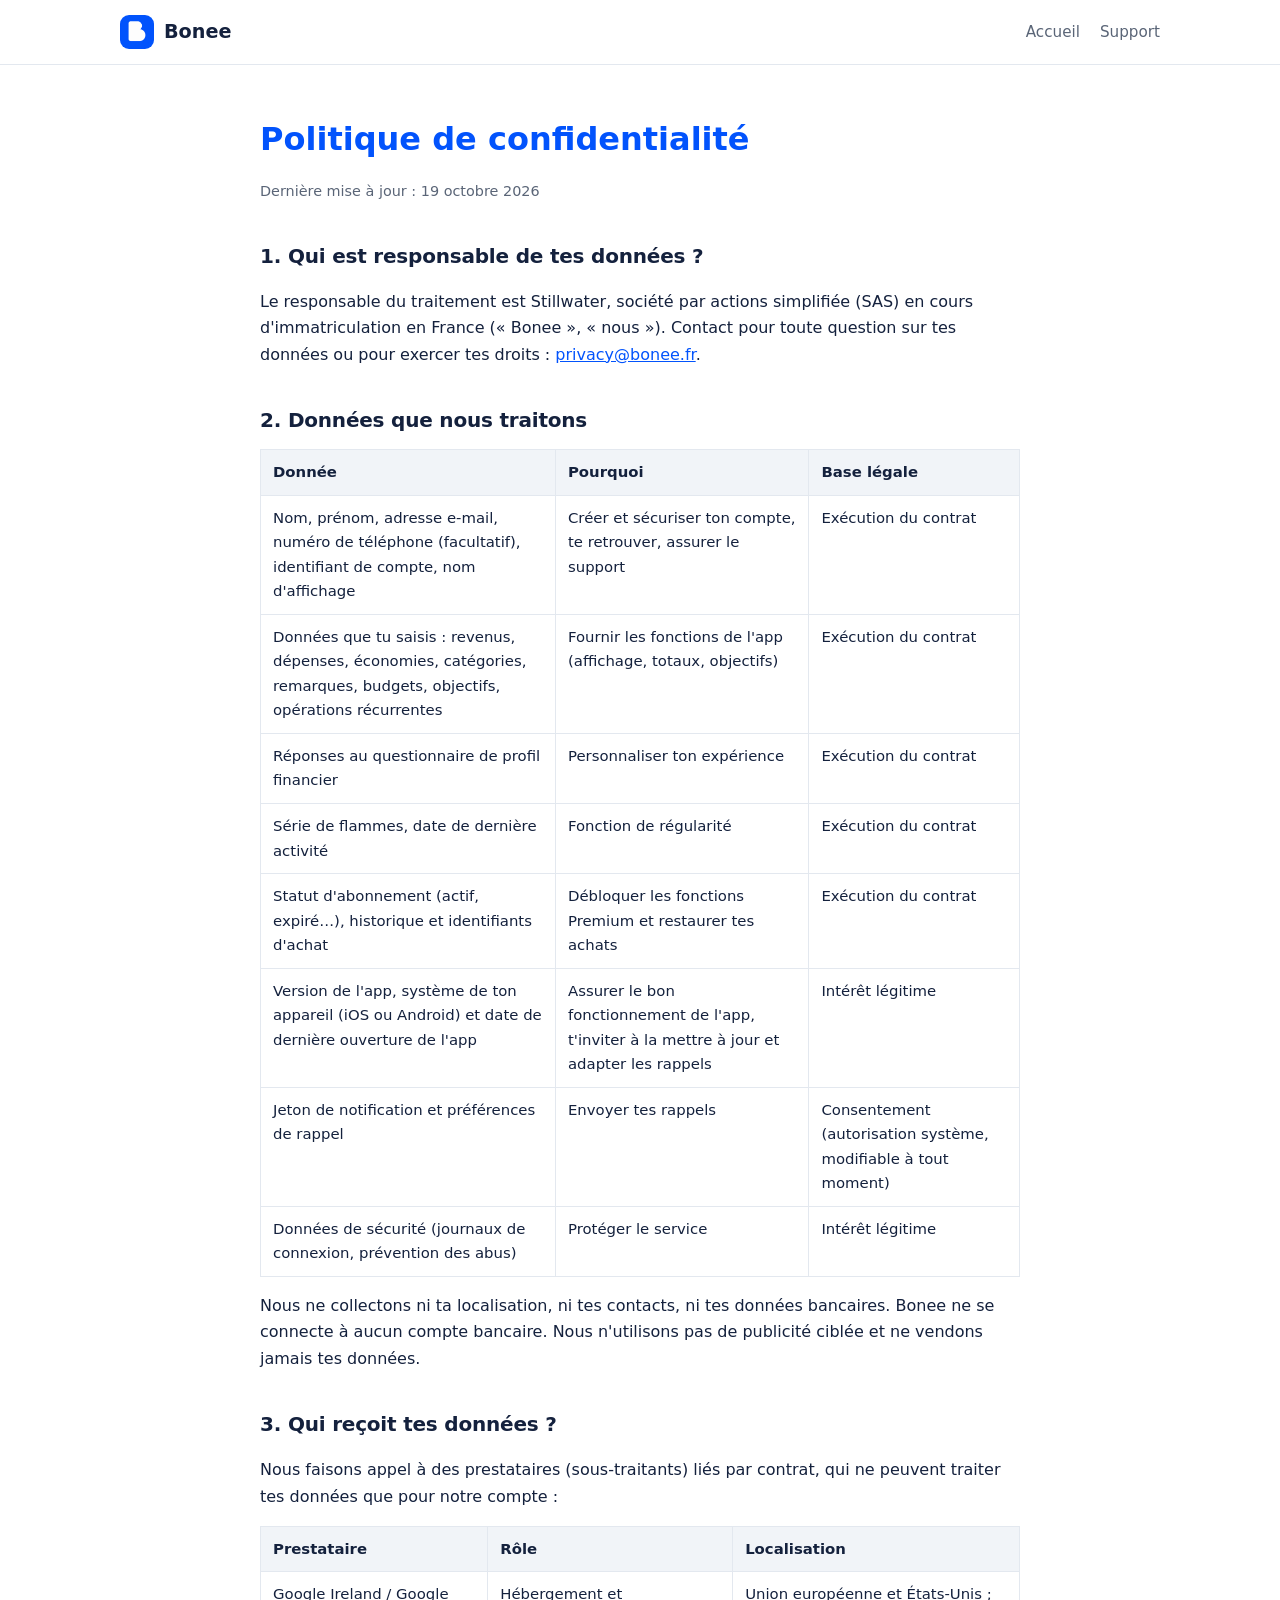
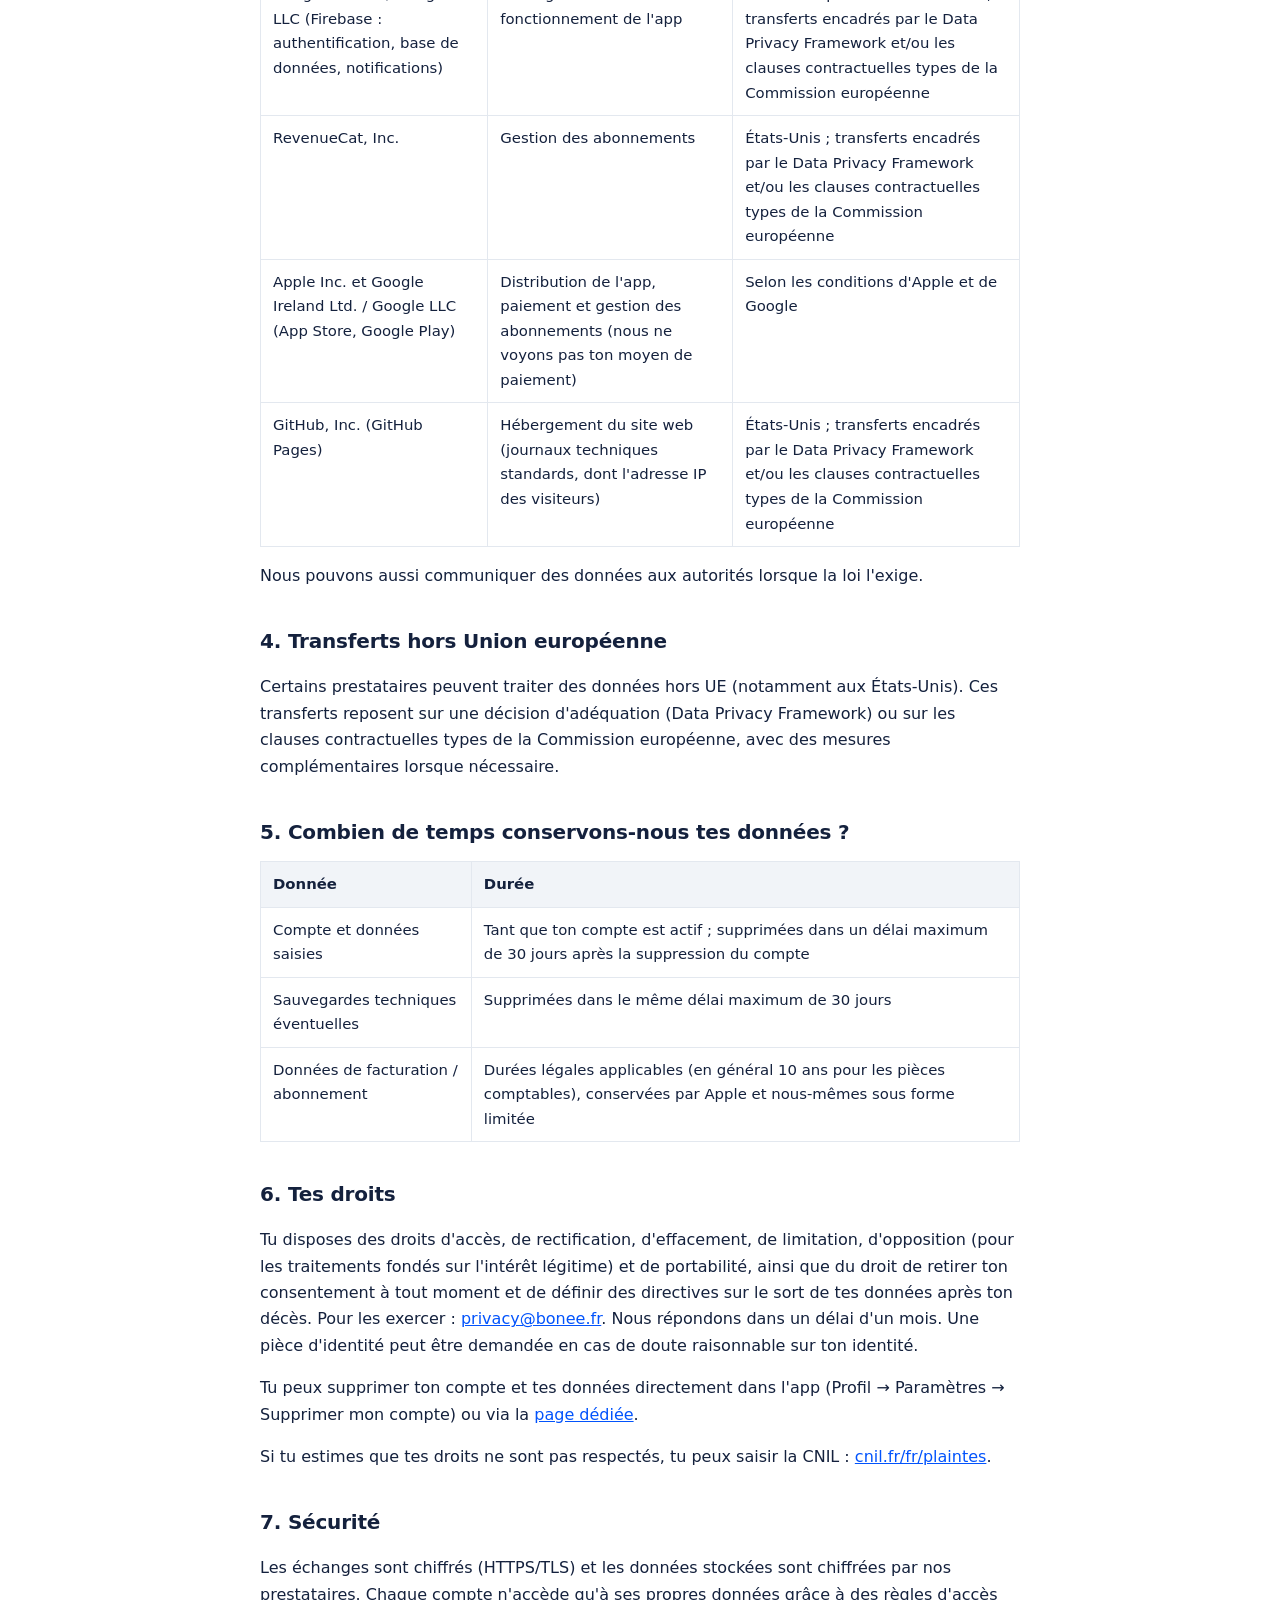
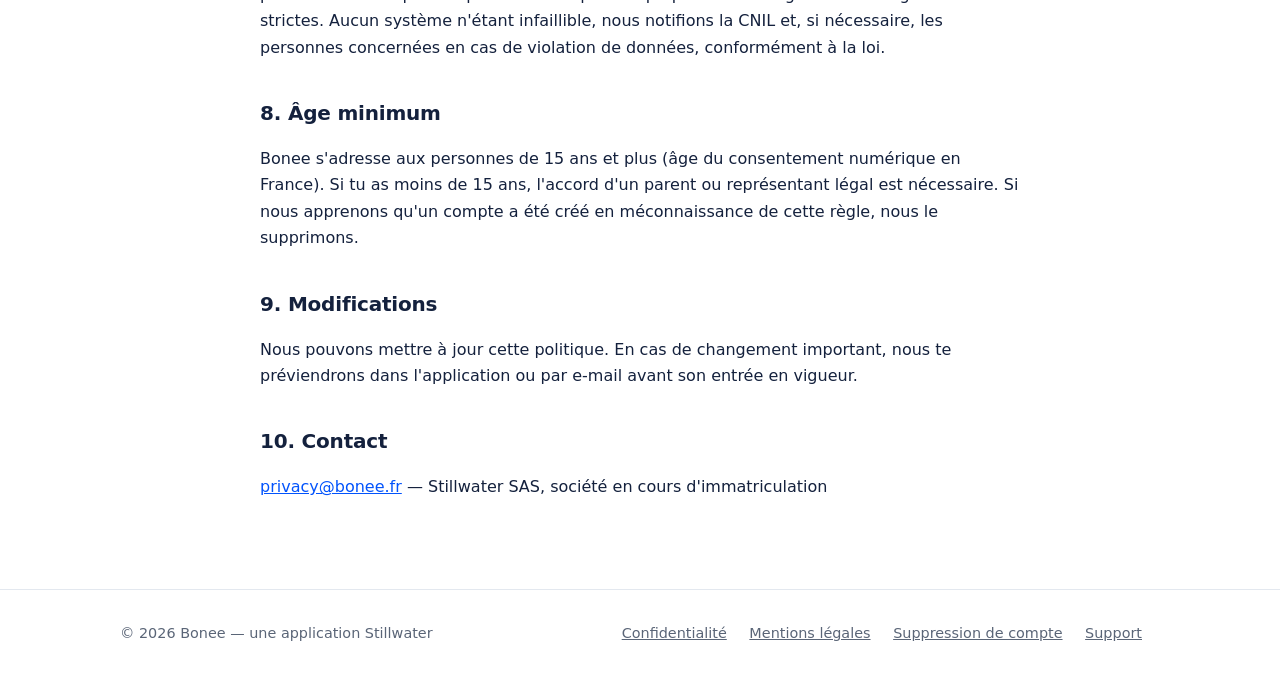
==== commit dfe6e1e5: "Confidentialité : historique d'achat, version et plateforme de l'app, dernière ouverture (19/10/2026" ====
--- a/confidentialite.html
+++ b/confidentialite.html
@@ -19,7 +19,7 @@
 
   <main class="legal">
     <h1>Politique de confidentialité</h1>
-    <p class="meta">Dernière mise à jour : 16 octobre 2026</p>
+    <p class="meta">Dernière mise à jour : 19 octobre 2026</p>
 
     <h2>1. Qui est responsable de tes données ?</h2>
     <p>Le responsable du traitement est Stillwater, société par actions simplifiée (SAS) en cours d'immatriculation en France (« Bonee », « nous »). Contact pour toute question sur tes données ou pour exercer tes droits : <a href="mailto:privacy@bonee.fr">privacy@bonee.fr</a>.</p>
@@ -31,7 +31,8 @@
       <tr><td>Données que tu saisis : revenus, dépenses, économies, catégories, remarques, budgets, objectifs, opérations récurrentes</td><td>Fournir les fonctions de l'app (affichage, totaux, objectifs)</td><td>Exécution du contrat</td></tr>
       <tr><td>Réponses au questionnaire de profil financier</td><td>Personnaliser ton expérience</td><td>Exécution du contrat</td></tr>
       <tr><td>Série de flammes, date de dernière activité</td><td>Fonction de régularité</td><td>Exécution du contrat</td></tr>
-      <tr><td>Statut d'abonnement (actif, expiré…) et identifiant d'achat</td><td>Débloquer les fonctions Premium</td><td>Exécution du contrat</td></tr>
+      <tr><td>Statut d'abonnement (actif, expiré…), historique et identifiants d'achat</td><td>Débloquer les fonctions Premium et restaurer tes achats</td><td>Exécution du contrat</td></tr>
+      <tr><td>Version de l'app, système de ton appareil (iOS ou Android) et date de dernière ouverture de l'app</td><td>Assurer le bon fonctionnement de l'app, t'inviter à la mettre à jour et adapter les rappels</td><td>Intérêt légitime</td></tr>
       <tr><td>Jeton de notification et préférences de rappel</td><td>Envoyer tes rappels</td><td>Consentement (autorisation système, modifiable à tout moment)</td></tr>
       <tr><td>Données de sécurité (journaux de connexion, prévention des abus)</td><td>Protéger le service</td><td>Intérêt légitime</td></tr>
     </table>
--- a/style.css
+++ b/style.css
@@ -70,6 +70,7 @@
 }
 .btn:hover { background: var(--blue-dark); transform: translateY(-1px); }
 .btn.ghost { background: transparent; color: var(--blue); box-shadow: inset 0 0 0 2px var(--blue); }
+.stores { display: flex; flex-wrap: wrap; gap: 12px; }
 .note { font-size: .85rem; color: var(--muted); margin-top: 14px; }
 
 /* Sections */
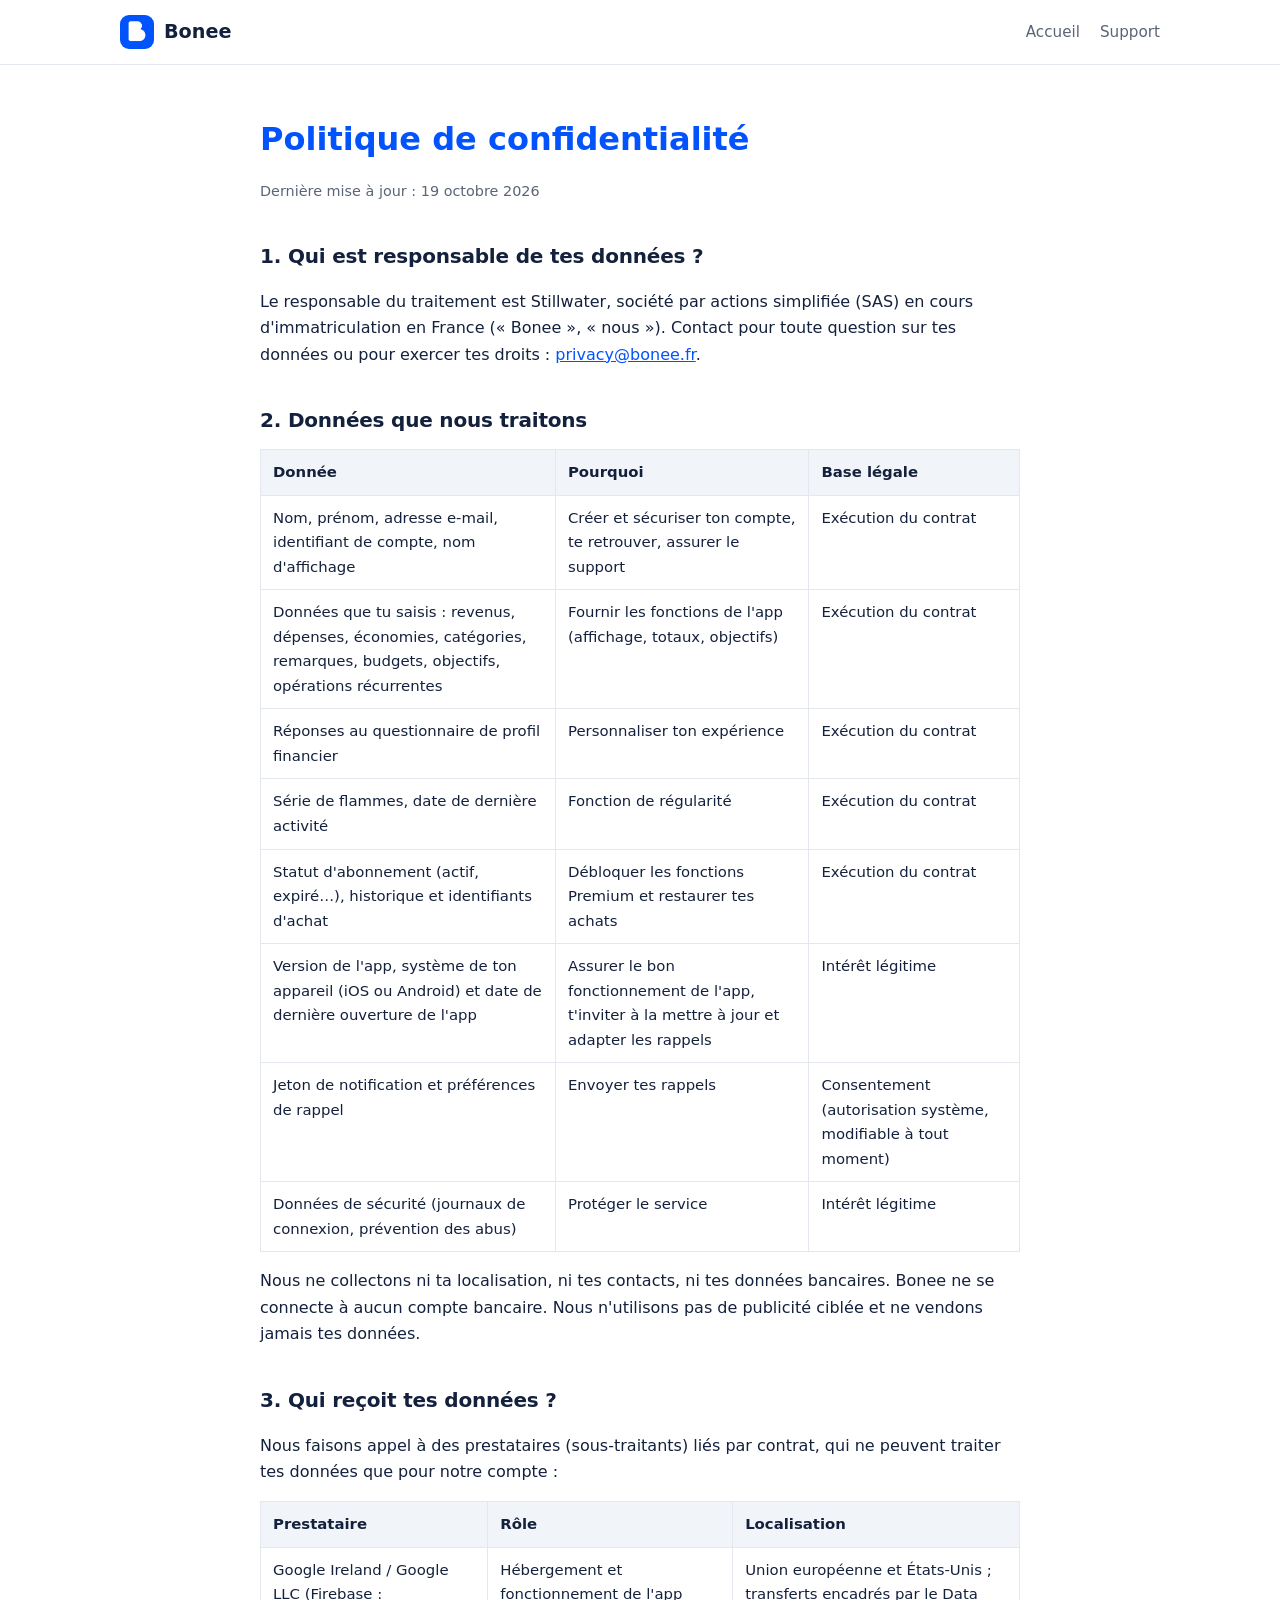
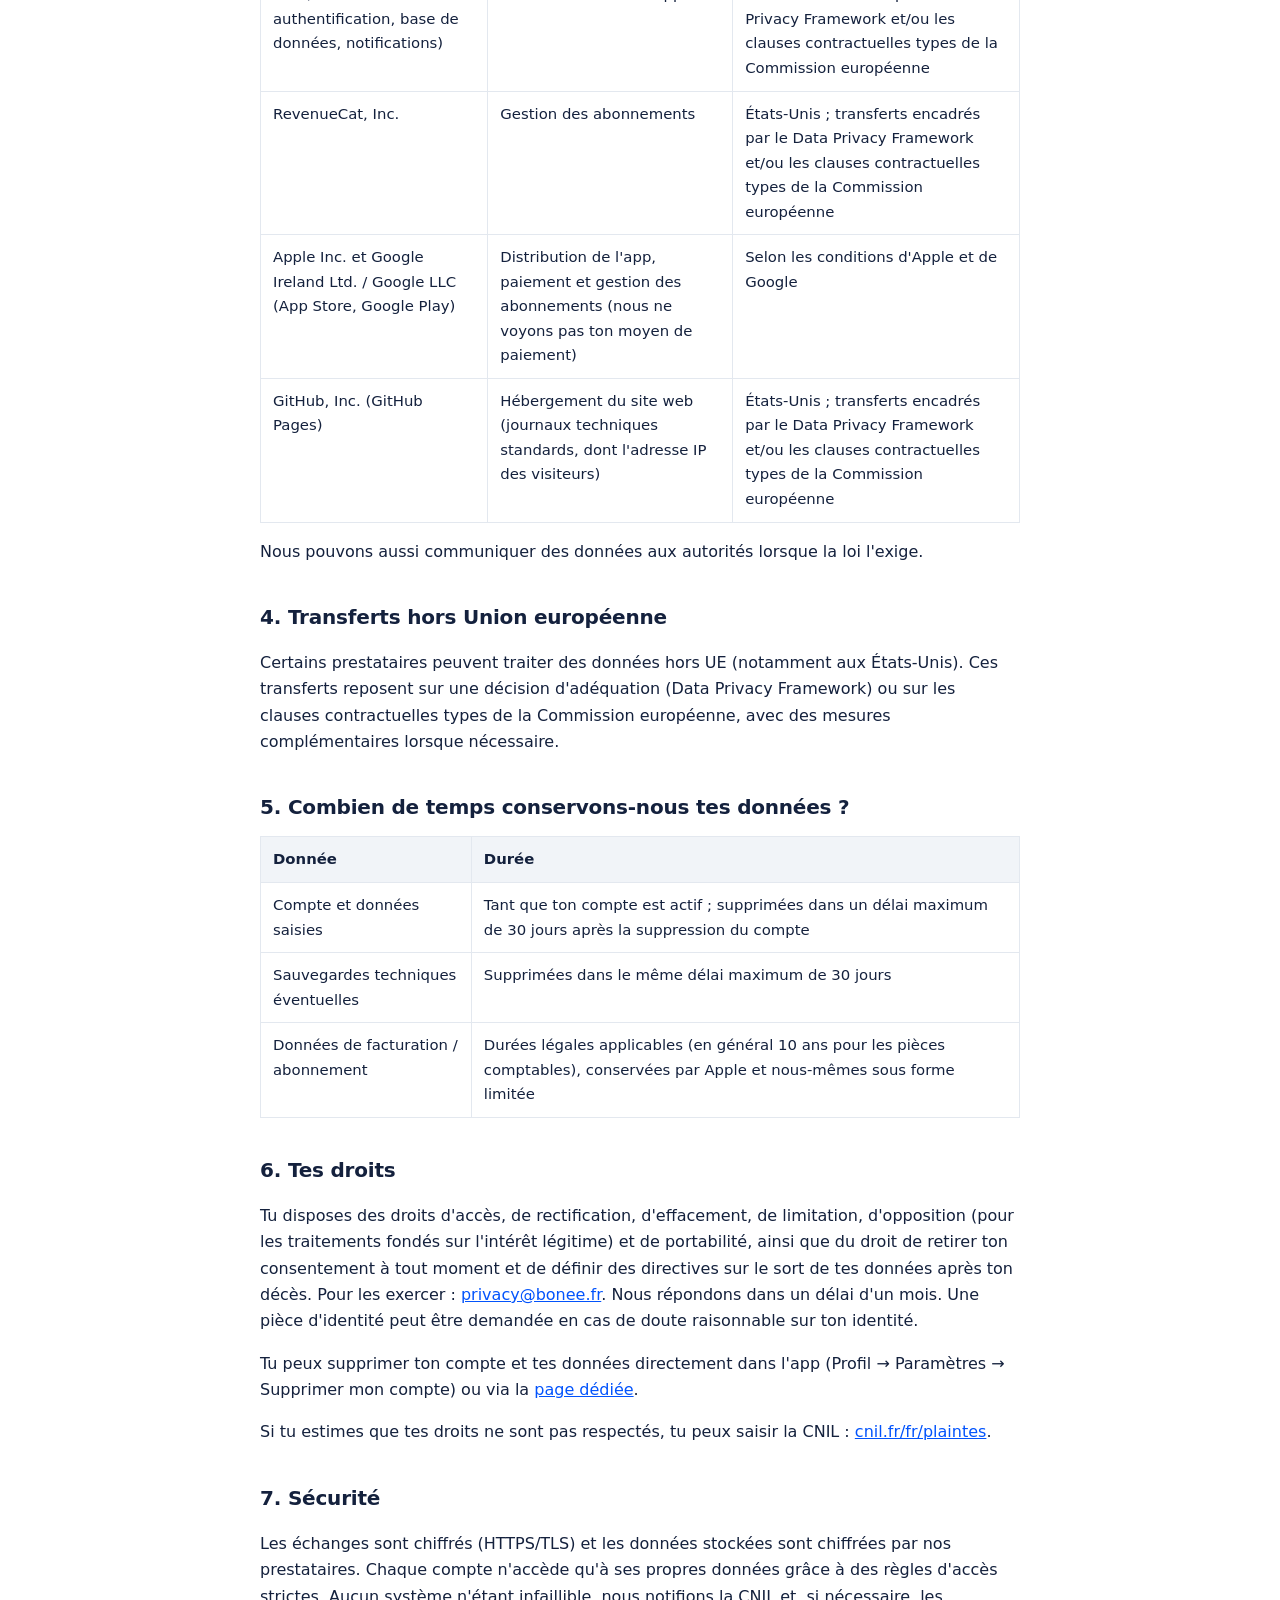
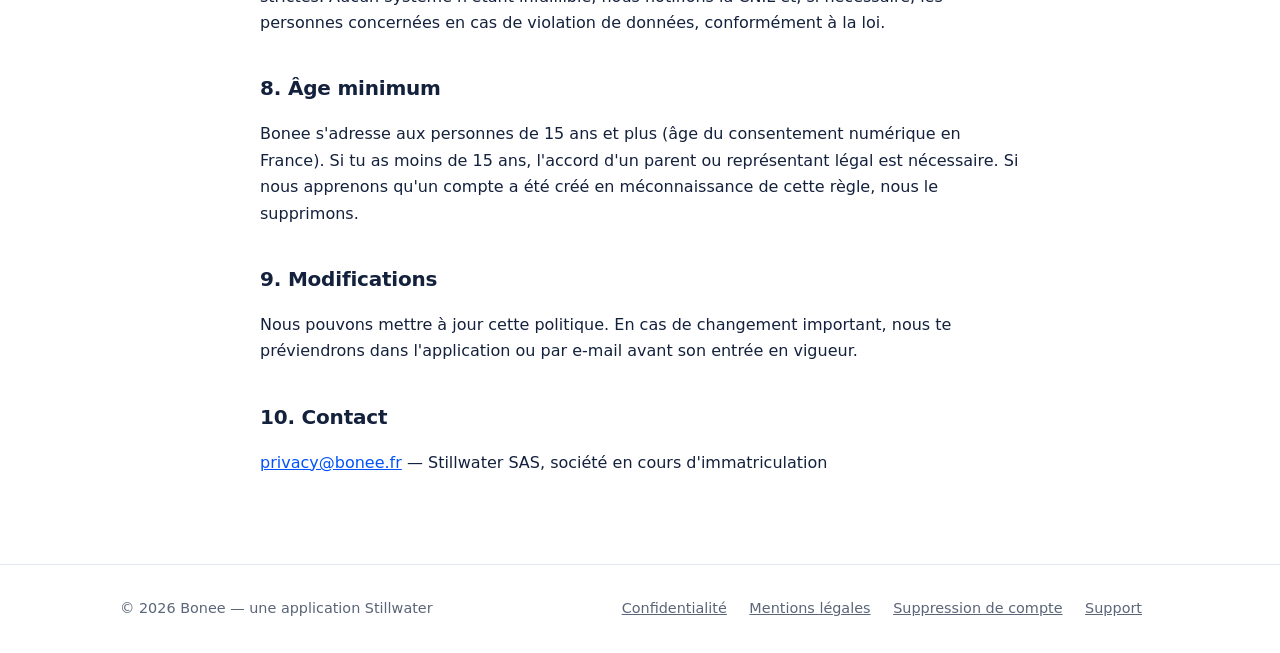
==== commit c2dec238: "Confidentialité : numéro de téléphone retiré des données collectées (25/10/2026)" ====
--- a/confidentialite.html
+++ b/confidentialite.html
@@ -27,7 +27,7 @@
     <h2>2. Données que nous traitons</h2>
     <table>
       <tr><th>Donnée</th><th>Pourquoi</th><th>Base légale</th></tr>
-      <tr><td>Nom, prénom, adresse e-mail, numéro de téléphone (facultatif), identifiant de compte, nom d'affichage</td><td>Créer et sécuriser ton compte, te retrouver, assurer le support</td><td>Exécution du contrat</td></tr>
+      <tr><td>Nom, prénom, adresse e-mail, identifiant de compte, nom d'affichage</td><td>Créer et sécuriser ton compte, te retrouver, assurer le support</td><td>Exécution du contrat</td></tr>
       <tr><td>Données que tu saisis : revenus, dépenses, économies, catégories, remarques, budgets, objectifs, opérations récurrentes</td><td>Fournir les fonctions de l'app (affichage, totaux, objectifs)</td><td>Exécution du contrat</td></tr>
       <tr><td>Réponses au questionnaire de profil financier</td><td>Personnaliser ton expérience</td><td>Exécution du contrat</td></tr>
       <tr><td>Série de flammes, date de dernière activité</td><td>Fonction de régularité</td><td>Exécution du contrat</td></tr>
